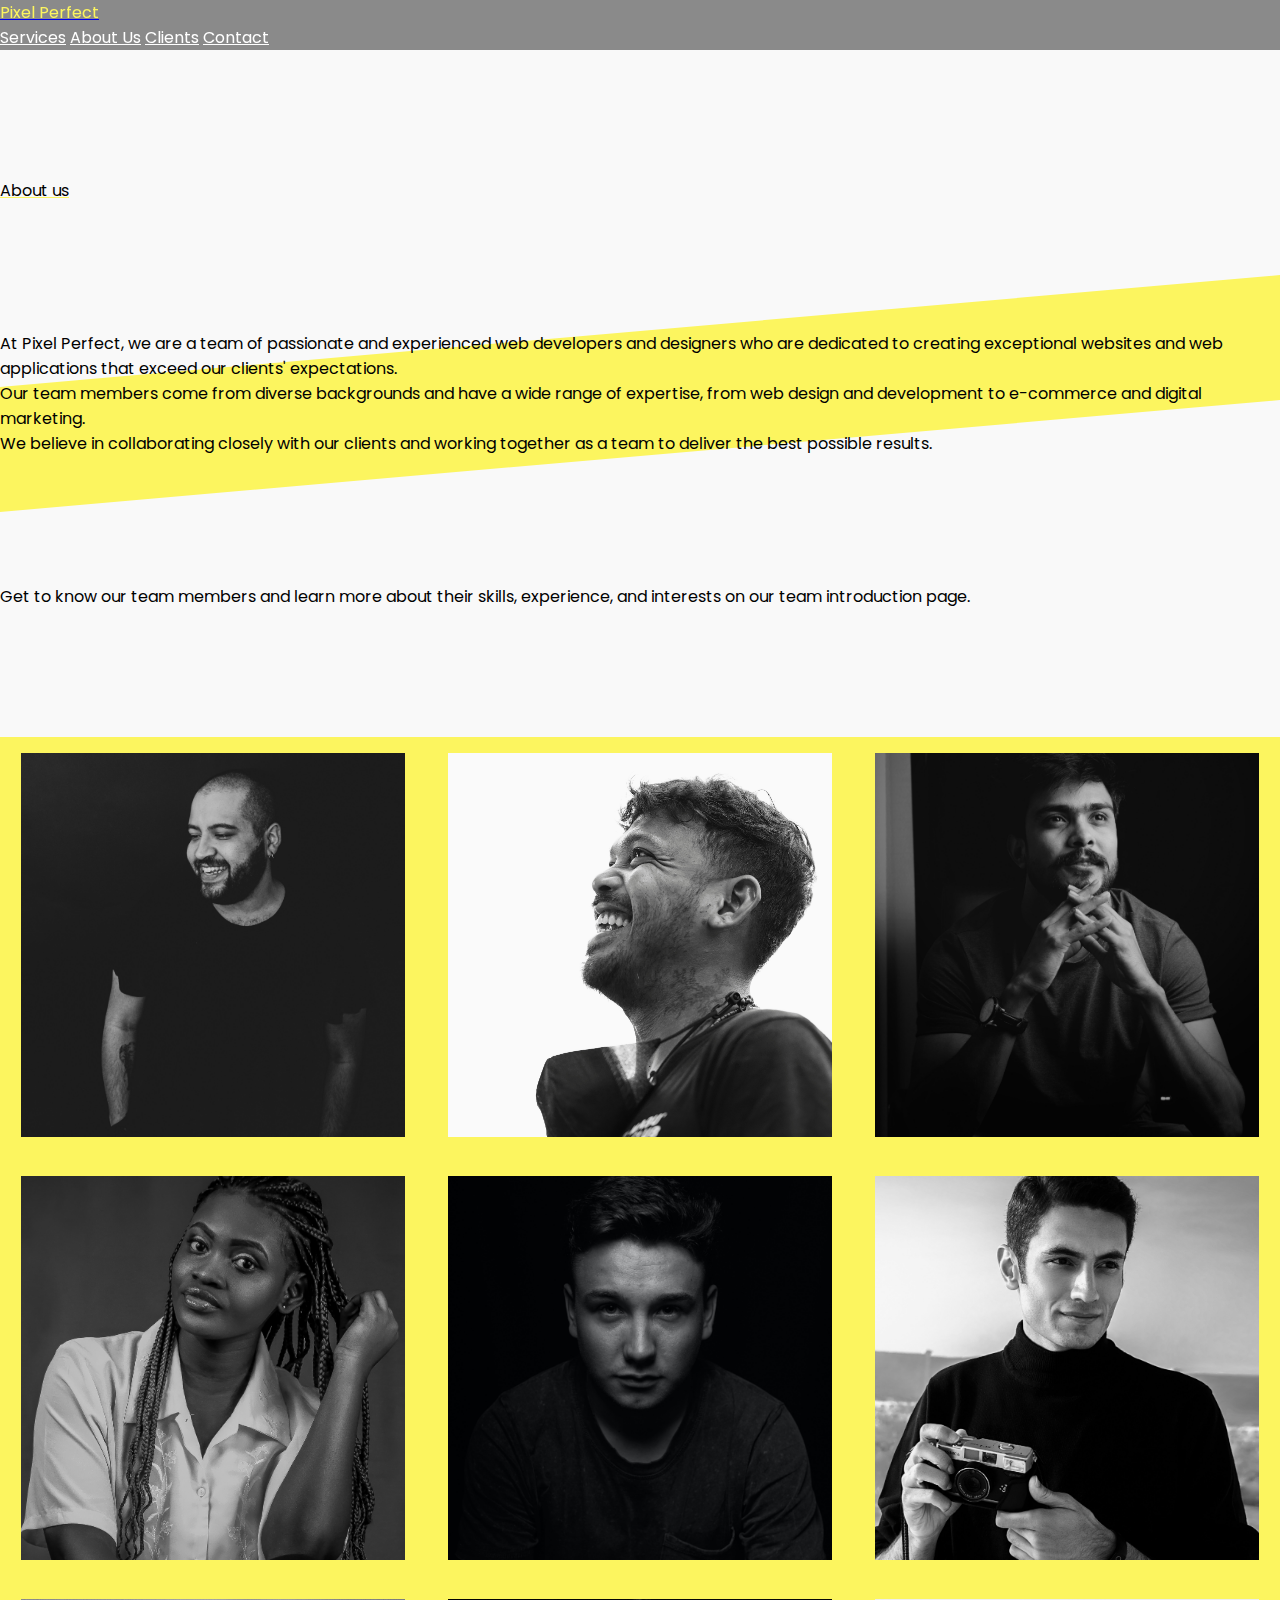
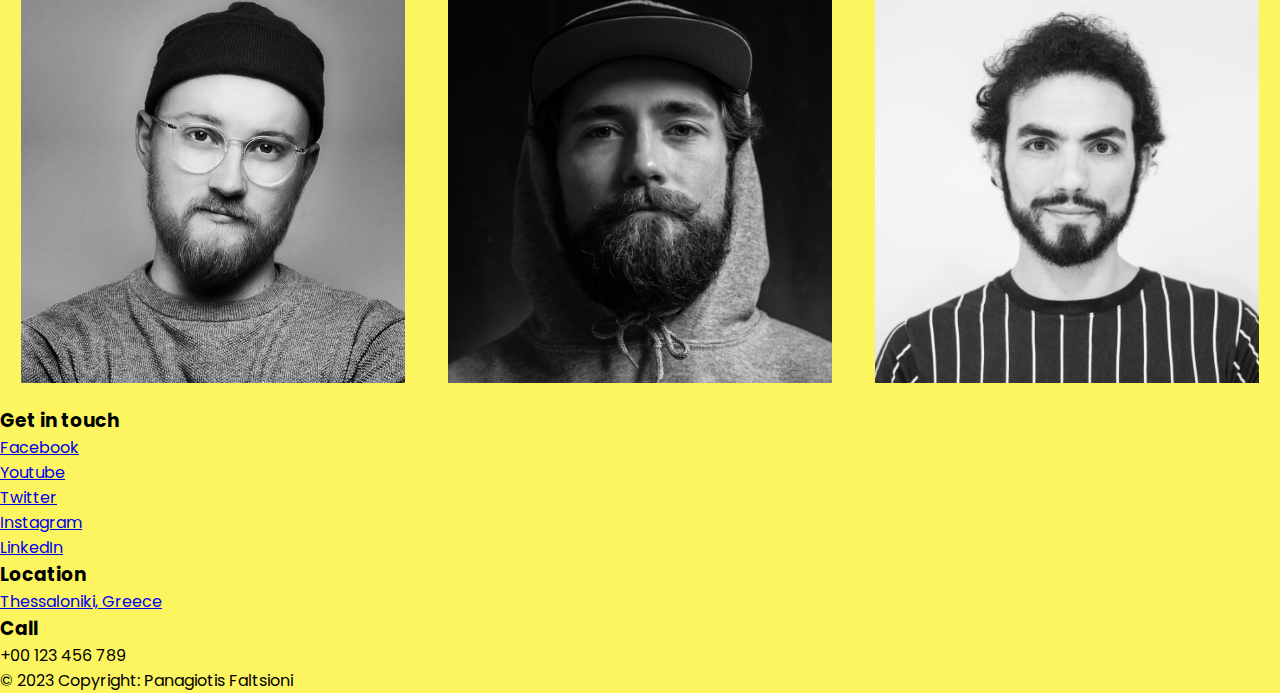
==== Pixel_Perfect/aboutus.html @ 3d2e8295 "Add files via upload" ====
<!DOCTYPE html>
<html lang="en">
<head>
    <meta charset="UTF-8">
    <meta http-equiv="X-UA-Compatible" content="IE=edge">
    <meta name="viewport" content="width=device-width, initial-scale=1.0">
    <link href="https://cdn.jsdelivr.net/npm/bootstrap@5.3.0-alpha3/dist/css/bootstrap.min.css" rel="stylesheet" integrity="sha384-KK94CHFLLe+nY2dmCWGMq91rCGa5gtU4mk92HdvYe+M/SXH301p5ILy+dN9+nJOZ" crossorigin="anonymous">
    <link rel="stylesheet" href="styles.css">
    <link rel="preconnect" href="https://fonts.googleapis.com">
    <link rel="preconnect" href="https://fonts.gstatic.com" crossorigin>
    <link href="https://fonts.googleapis.com/css2?family=Poppins:ital,wght@0,100;0,200;0,300;0,400;0,500;0,600;0,700;0,800;0,900;1,100;1,200;1,300;1,400;1,500;1,600;1,700;1,800;1,900&display=swap" rel="stylesheet">
    <link rel="icon" href="logo.svg">
    <title>About Us | Pixel Perfect</title>
</head>
<body class="">
    <header>
<!--NAVIGATION BAR SECTION-->
        <nav class="navbar navbar-expand-sm navbar-light fixed-top text-light" style="background-color: rgba(28, 27, 27, 0.5); backdrop-filter: blur(5px);">
            <div class="container-fluid">
                <a href="home.html" class="navbar-brand text-light "><span style="color:#FCF55F">Pixel Perfect</span></a>
                <div class="nav-item w-80 ">
                    <a href="services.html" target="_blank" class=" nav_hover nav-item px-2 text-decoration-none">Services</a>
                    <a href="aboutus.html" target="_blank" class=" nav_hover nav-item px-2 text-decoration-none">About Us</a>
                    <a href="clients.html" target="_blank" class=" nav_hover nav-item px-2 text-decoration-none">Clients</a>
                    <a href="contact.html" target="_blank" class=" nav_hover nav-item px-2 text-decoration-none ">Contact</a>
                </div>
            </div>
        </nav>
    </header>
<!--ABOUT US SECTION-->
    <div class="wrapper container-fluid m-auto">
        <div class="mt-5 text-center row">
            <div class="col-sm-12 display-1 yellow-underline">
                About us
            </div>
        </div>
        <div class="row container-fluid diagonal p-5">
            <div class="col-sm-1"></div>
            <div class="col-sm-10">
                <p class="fs-3 mt-3">At Pixel Perfect, we are a team of passionate and experienced web developers and designers who are dedicated to creating exceptional websites and web applications that exceed our clients' expectations.</p>
                <p class="fs-3 mt-3">Our team members come from diverse backgrounds and have a wide range of expertise, from web design and development to e-commerce and digital marketing.</p>
                <p class="fs-3 mt-3">We believe in collaborating closely with our clients and working together as a team to deliver the best possible results.</p>
            </div>
            <div class="col-sm-1"></div>
        </div>
        <div class="mt-5 text-center row">
            <div class="col-sm-12 mt-5 display-5">
                Get to know our team members and learn more about their skills, experience, and interests on our team introduction page.
            </div>
        </div>
        <div class="row container-fluid mt-5 m-auto">
            
            <div class="container col-sm-4">
        
                <div class="content shadow-lg">
                  
                    <div class="content-overlay"></div>
                    <img class="content-image h-100" src="headshots/m-6-cofounder.jpeg" alt="Co-founder">
                    <div class="content-details fadeIn-bottom">
                      <h3 class="content-title yellow-underline">Edward Ripple</h3>
                      <p class="content-text">Co-founder</p>
                    </div>
                  
                </div>
            </div>
            <div class="container col-sm-4 mx-n5">
                
                <div class="content shadow-lg">
                  
                    <div class="content-overlay"></div>
                    <img class="content-image img-fluid" src="headshots/m-9-founder.jpeg" alt="Founder">
                    <div class="content-details fadeIn-bottom">
                      <h3 class="content-title yellow-underline">Nico Kazantzis</h3>
                      <p class="content-text">Founder - CEO</p>
                    </div>
                  
                </div>
            </div>
            <div class="container col-sm-4">
                
                <div class="content shadow-lg">
                  
                    <div class="content-overlay"></div>
                    <img class="content-image" src="headshots/m-7-cofounder.jpeg" alt="Co-founder">
                    <div class="content-details fadeIn-bottom">
                      <h3 class="content-title yellow-underline">George Gunteberg</h3>
                      <p class="content-text">Co-Founder</p>
                    </div>
                  
                </div>
            </div>

            <div class="container col-sm-4">
        
                <div class="content shadow-lg">
                  
                    <div class="content-overlay"></div>
                    <img class="content-image" src="headshots/w-3-senior-frontend-dev.jpeg" alt="senior-dev">
                    <div class="content-details fadeIn-bottom">
                      <h3 class="content-title yellow-underline">Anna Tonev</h3>
                      <p class="content-text">Senior Full-Stack Developer</p>
                    </div>
                  
                </div>
            </div>
            <div class="container col-sm-4 mx-n5">
                
                <div class="content shadow-lg">
                  
                    <div class="content-overlay"></div>
                    <img class="content-image" src="headshots/m-8-marketing-specialist.jpeg" alt="marketing">
                    <div class="content-details fadeIn-bottom">
                      <h3 class="content-title yellow-underline">Nikolaj Petrou</h3>
                      <p class="content-text">Marketing Specialist</p>
                    </div>
                  
                </div>
            </div>
            <div class="container col-sm-4">
                
                <div class="content shadow-lg">
                  
                    <div class="content-overlay"></div>
                    <img class="content-image" src="headshots/m-4-photographer.jpeg" alt="photographer">
                    <div class="content-details fadeIn-bottom">
                      <h3 class="content-title yellow-underline">Garry Simpson</h3>
                      <p class="content-text">Editor / Photographer</p>
                    </div>
                  
                </div>
            </div>

            <div class="container col-sm-4">
        
                <div class="content shadow-lg">
                  
                    <div class="content-overlay"></div>
                    <img class="content-image" src="headshots/m-2-graphic-designer.jpeg" alt="graphic-designer">
                    <div class="content-details fadeIn-bottom">
                      <h3 class="content-title yellow-underline">Jerome Paul</h3>
                      <p class="content-text">Graphic Designer</p>
                    </div>
                  
                </div>
            </div>
            <div class="container col-sm-4 mx-n5">
                
                <div class="content shadow-lg">
                  
                    <div class="content-overlay"></div>
                    <img class="content-image" src="headshots/m-1-backend-dev.jpeg" alt="backend">
                    <div class="content-details fadeIn-bottom">
                      <h3 class="content-title yellow-underline">Julio Almenez</h3>
                      <p class="content-text">Back-End Developer</p>
                    </div>
                  
                </div>
            </div>
            <div class="container col-sm-4">
                
                <div class="content shadow-lg">
                  
                    <div class="content-overlay"></div>
                    <img class="content-image" src="headshots/m-3-frontend-dev.jpeg" alt="front">
                    <div class="content-details fadeIn-bottom">
                      <h3 class="content-title yellow-underline">Harry Longbottom</h3>
                      <p class="content-text">Front-End Developer</p>
                    </div>
                  
                </div>
            </div>

        </div>
    </div>
<!--FOOTER SECTION-->
    <footer>
        <div class="container-fluid row yellow position-static z-0 pt-5 pb-5">
            <div class="col-sm-2"></div>
            <div class="col-sm-4">
                <div>
                    <h3>Get in touch</h3>
                    <ul class="fw-bolder">
                        <li class="list-unstyled"><a href="https://www.facebook.com/" target="_blank" id="Facebook" class="list-unstyled list-group-item">Facebook</a></li>
                        <li class="list-unstyled"><a href="https://www.youtube.com/" target="_blank" id="Youtube" class="list-unstyled list-group-item">Youtube</a></li>
                        <li class="list-unstyled"><a href="https://twitter.com/" target="_blank" id="Twitter" class="list-unstyled list-group-item">Twitter</a></li>
                        <li class="list-unstyled"><a href="https://www.instagram.com/" target="_blank" id="Instagram" class="list-unstyled list-group-item">Instagram</a></li>
                        <li class="list-unstyled"><a href="https://www.linkedin.com/" target="_blank" id="LinkedIn" class="list-unstyled list-group-item">LinkedIn</a></li>
                    </ul>
                </div>
            </div>
            <div class="col-sm-6">
                <div class="text-center">
                    <h3>Location</h3>
                    <a href="https://www.google.gr/maps/@40.6212503,22.9048276,13z?entry=ttu" class="text-decoration-none link-dark"><p>Thessaloniki, Greece</p></a>
                </div>
                <div class="text-center">
                    <h3>Call</h3>
                    <p>+00 123 456 789</p>
                </div>
            </div>
        </div>
        <div class="container-fluid h-auto yellow position-static m-n5">
            <div>
                <p class="text-center">
                    © 2023 Copyright: Panagiotis Faltsioni
                </p>
            </div>
        </div>
    </footer>
</body>
---- Pixel_Perfect/styles.css ----
::selection {
    color: #000000;
    background: #d7d054a6;
}

a.nav_hover:hover {
    color: #FCF55F;
}
.nav-item {
    color: white;
}
body {
    font-family: 'Poppins', sans-serif;
}
.divider, .row {
    margin-top: 10%;
}
circle_image {
    width: 40%;
}
.diagonal {
    --skew-angle: -5deg;
    --background: linear-gradient(
        45deg,
        #FCF55F,
        #FCF55F,
        #FCF55F);
    position: relative;
    isolation: isolate;
   z-index: -9999;
}
.diagonal::after {
    content: '';
    background-image: var(--background
    );
    position: absolute;
    z-index: -1;
    inset: 0;
    transform: skewY(var(--skew-angle));
}
.yellow {
    background-color: #FCF55F;
}
a#Facebook:hover {
    color: #4267B2;
}
a#Twitter:hover {
    color: #0072b1;
}
a#LinkedIn:hover {
    color:#1DA1F2;
}
a#Youtube:hover {
    color: #FF0000;
}
a#Instagram:hover {
    background: -webkit-linear-gradient(45deg, #405DE6, #C13584, #E1306C, #FD1D1D);
    -webkit-background-clip: text;
    -webkit-text-fill-color: transparent;
}

.yellow-underline{
    text-decoration: underline;
    text-decoration-color: #FCF55F;
}
.card {
    margin-top: 20px;
    padding: 20px;
}

*, *:before, *:after{
    margin: 0;
    padding: 0;
    -webkit-box-sizing: border-box;
    -moz-box-sizing:border-box;
    box-sizing: border-box;
  }
  
  body{
    background: #f9f9f9;
    
    
  }
  
  .main-title{
    color: #2d2d2d;
    text-align: center;
    text-transform: capitalize;
    padding: 0.7em 0;
  }
  
  .container{
    padding: 1em 0;
    float: left;
    width: 50%;
  }
  @media screen and (max-width: 640px){
    .container{
      display: block;
      width: 100%;
    }
  }
  
  @media screen and (min-width: 900px){
    .container{
      width: 33.33333%;
    }
  }
  
  .container .title{
    color: #1a1a1a;
    text-align: center;
    margin-bottom: 10px;
  }
  
  .content {
    position: relative;
    width: 90%;
    max-width: 400px;
    margin: auto;
    overflow: hidden;
  }
  
  .content .content-overlay {
    background: rgba(0,0,0,0.7);
    position: absolute;
    height: 99%;
    width: 100%;
    left: 0;
    top: 0;
    bottom: 0;
    right: 0;
    opacity: 0;
    -webkit-transition: all 0.4s ease-in-out 0s;
    -moz-transition: all 0.4s ease-in-out 0s;
    transition: all 0.4s ease-in-out 0s;
  }
  
  .content:hover .content-overlay{
    opacity: 1;
  }
  
  .content-image{
    width: 100%;
  }
  
  .content-details {
    position: absolute;
    text-align: center;
    padding-left: 1em;
    padding-right: 1em;
    width: 100%;
    top: 50%;
    left: 50%;
    opacity: 0;
    -webkit-transform: translate(-50%, -50%);
    -moz-transform: translate(-50%, -50%);
    transform: translate(-50%, -50%);
    -webkit-transition: all 0.3s ease-in-out 0s;
    -moz-transition: all 0.3s ease-in-out 0s;
    transition: all 0.3s ease-in-out 0s;
  }
  
  .content:hover .content-details{
    top: 50%;
    left: 50%;
    opacity: 1;
  }
  
  .content-details h3{
    color: #fff;
    font-weight: 500;
    letter-spacing: 0.15em;
    margin-bottom: 0.5em;
    text-transform: uppercase;
  }
  
  .content-details p{
    color: #fff;
    font-size: 0.8em;
  }
  
  .fadeIn-bottom{
    top: 80%;
  }
  
  .fadeIn-top{
    top: 20%;
  }
  
  .fadeIn-left{
    left: 20%;
  }
  
  .fadeIn-right{
    left: 80%;
  }
.row.clients {
    margin: 0px;
}

/* Style inputs with type="text", select elements and textareas */
input[type=text], select, textarea {
    width: 100%; /* Full width */
    padding: 12px; /* Some padding */ 
    border: 1px solid #ccc; /* Gray border */
    border-radius: 4px; /* Rounded borders */
    box-sizing: border-box; /* Make sure that padding and width stays in place */
    margin-top: 6px; /* Add a top margin */
    margin-bottom: 16px; /* Bottom margin */
    resize: vertical /* Allow the user to vertically resize the textarea (not horizontally) */
  }
  
  /* Style the submit button with a specific background color etc */
  input[type=submit] {
    background-color: #fefefe;
    color: black;
    padding: 12px 20px;
    border: none;
    border-radius: 4px;
    cursor: pointer;
  }
  
  /* When moving the mouse over the submit button, add a darker green color */
  input[type=submit]:hover {
    background-color: #000000;
    color: white;
  }
  
  /* Add a background color and some padding around the form */
  .wrap {
    border-radius: 5px;
    background-color: #FCF55F;
    padding: 20px;
  }
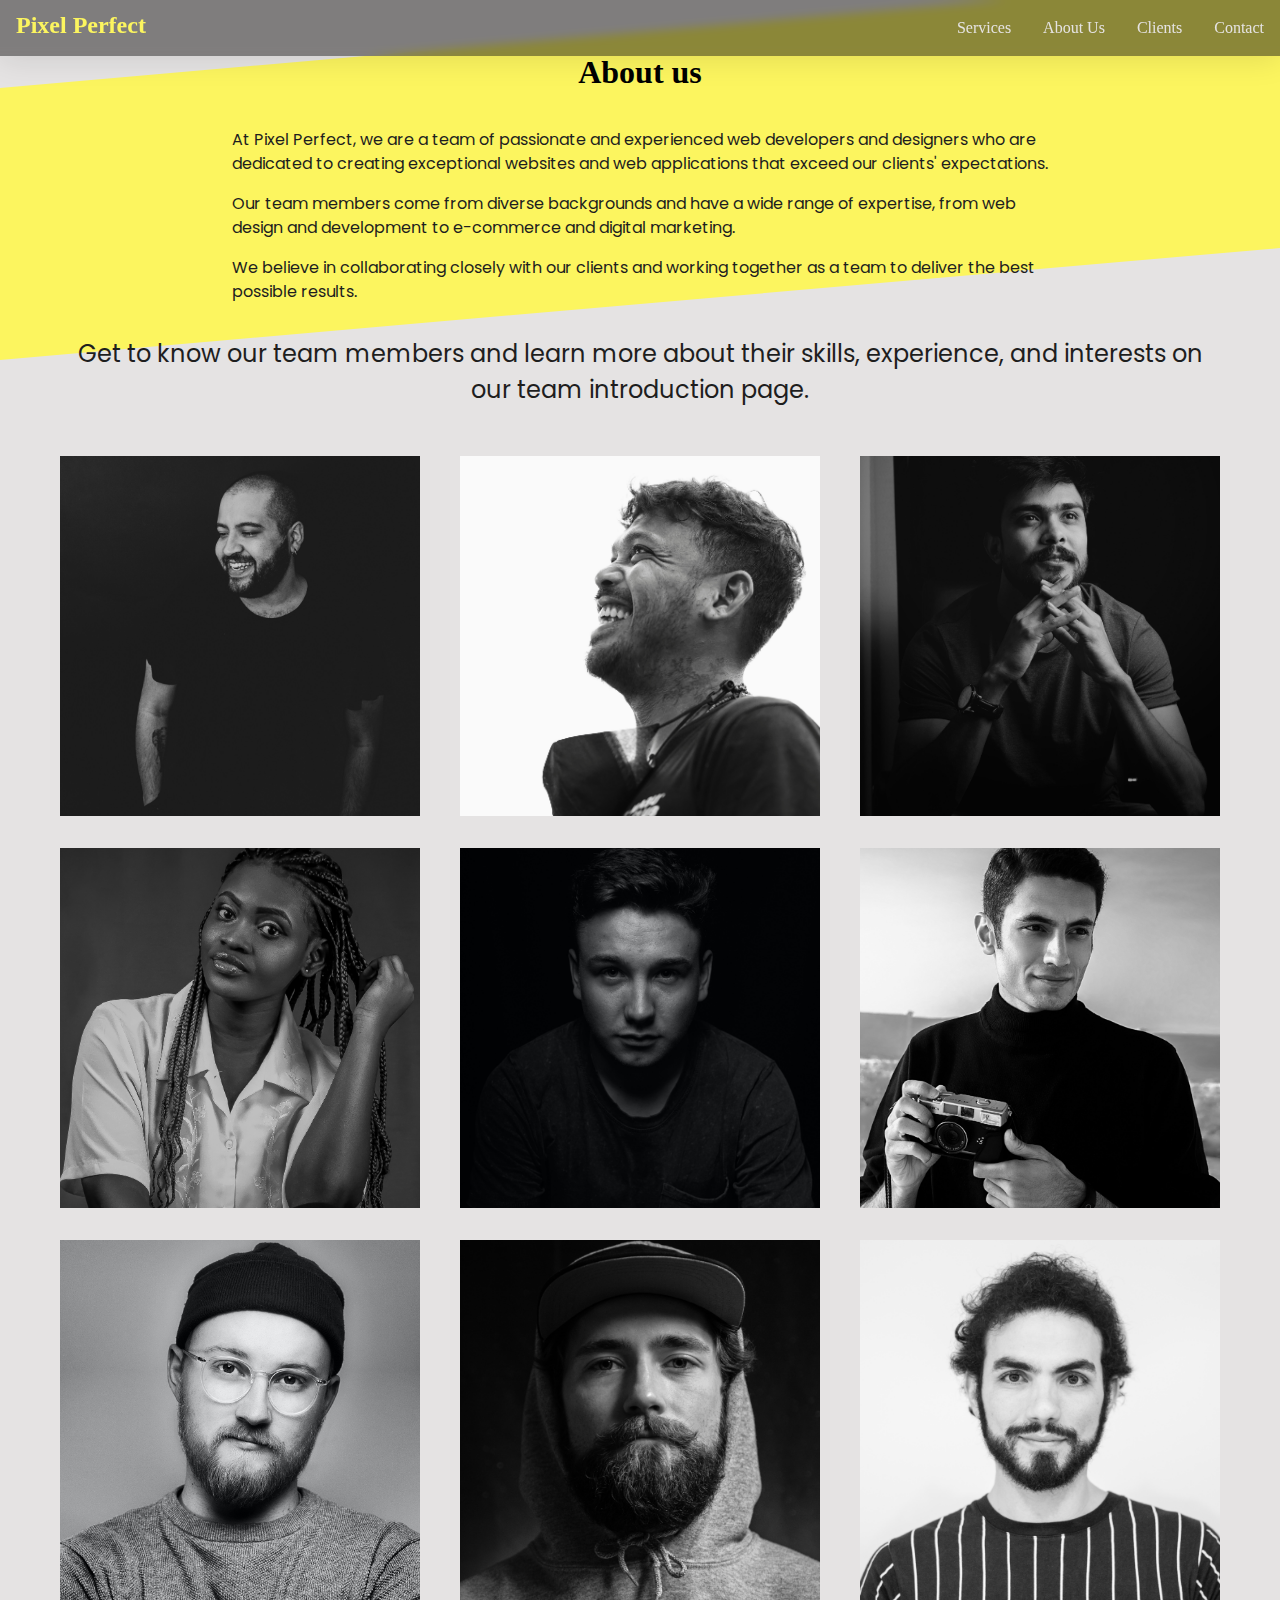
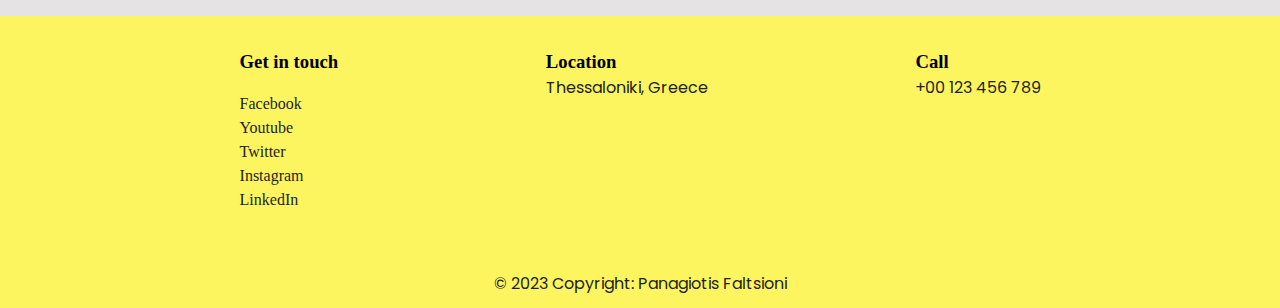
==== commit 809b5cb1: "Add files via upload" ====
--- a/Pixel_Perfect/aboutus.html
+++ b/Pixel_Perfect/aboutus.html
@@ -5,57 +5,56 @@
     <meta http-equiv="X-UA-Compatible" content="IE=edge">
     <meta name="viewport" content="width=device-width, initial-scale=1.0">
     <link href="https://cdn.jsdelivr.net/npm/bootstrap@5.3.0-alpha3/dist/css/bootstrap.min.css" rel="stylesheet" integrity="sha384-KK94CHFLLe+nY2dmCWGMq91rCGa5gtU4mk92HdvYe+M/SXH301p5ILy+dN9+nJOZ" crossorigin="anonymous">
-    <link rel="stylesheet" href="styles.css">
+    <link rel="stylesheet" href="style.css">
     <link rel="preconnect" href="https://fonts.googleapis.com">
     <link rel="preconnect" href="https://fonts.gstatic.com" crossorigin>
     <link href="https://fonts.googleapis.com/css2?family=Poppins:ital,wght@0,100;0,200;0,300;0,400;0,500;0,600;0,700;0,800;0,900;1,100;1,200;1,300;1,400;1,500;1,600;1,700;1,800;1,900&display=swap" rel="stylesheet">
-    <link rel="icon" href="logo.svg">
+    <link rel="icon" href="assets/logo.svg">
     <title>About Us | Pixel Perfect</title>
 </head>
 <body class="">
     <header>
-<!--NAVIGATION BAR SECTION-->
-        <nav class="navbar navbar-expand-sm navbar-light fixed-top text-light" style="background-color: rgba(28, 27, 27, 0.5); backdrop-filter: blur(5px);">
-            <div class="container-fluid">
-                <a href="home.html" class="navbar-brand text-light "><span style="color:#FCF55F">Pixel Perfect</span></a>
-                <div class="nav-item w-80 ">
-                    <a href="services.html" target="_blank" class=" nav_hover nav-item px-2 text-decoration-none">Services</a>
-                    <a href="aboutus.html" target="_blank" class=" nav_hover nav-item px-2 text-decoration-none">About Us</a>
-                    <a href="clients.html" target="_blank" class=" nav_hover nav-item px-2 text-decoration-none">Clients</a>
-                    <a href="contact.html" target="_blank" class=" nav_hover nav-item px-2 text-decoration-none ">Contact</a>
-                </div>
-            </div>
+    <!--NAVIGATION BAR SECTION-->
+        <nav class="nav-body">
+            <a href="index.html" class="nav-brand"><span style="color:#FCF55F">Pixel Perfect</span></a>
+            <button class="mobile-nav-toggle" onclick="disableScroll();" aria-expanded="false"></button>
+            <ul id="primary-navigation" class="primary-navigation nav-contents" data-visible="false">
+                <li>
+                    <a href="services.html" onclick="closeNavigation(); enableScroll();" class="nav-items">Services</a>
+                </li>
+                <li>
+                    <a href="aboutus.html" onclick="closeNavigation(); enableScroll();" class="nav-items">About Us</a>
+                </li>
+                <li>
+                    <a href="clients.html" onclick="closeNavigation(); enableScroll();" class="nav-items">Clients</a>
+                </li>
+                <li>
+                    <a href="contact.html" onclick="closeNavigation(); enableScroll();" class="nav-items">Contact</a>
+                </li>
+            </ul>
         </nav>
     </header>
-<!--ABOUT US SECTION-->
-    <div class="wrapper container-fluid m-auto">
-        <div class="mt-5 text-center row">
-            <div class="col-sm-12 display-1 yellow-underline">
-                About us
-            </div>
+    <main>
+        <div class="diagonal mt-0">
+            <section>
+            <!--ABOUT US SECTION-->
+                <h1 class="section-header">About us</h1>
+                <div class="page-intro">
+                    <p>At Pixel Perfect, we are a team of passionate and experienced web developers and designers who are dedicated to creating exceptional websites and web applications that exceed our clients' expectations.</p>
+                    <p>Our team members come from diverse backgrounds and have a wide range of expertise, from web design and development to e-commerce and digital marketing.</p>
+                    <p>We believe in collaborating closely with our clients and working together as a team to deliver the best possible results.</p>
+                </div>
+                
+            </section>
         </div>
-        <div class="row container-fluid diagonal p-5">
-            <div class="col-sm-1"></div>
-            <div class="col-sm-10">
-                <p class="fs-3 mt-3">At Pixel Perfect, we are a team of passionate and experienced web developers and designers who are dedicated to creating exceptional websites and web applications that exceed our clients' expectations.</p>
-                <p class="fs-3 mt-3">Our team members come from diverse backgrounds and have a wide range of expertise, from web design and development to e-commerce and digital marketing.</p>
-                <p class="fs-3 mt-3">We believe in collaborating closely with our clients and working together as a team to deliver the best possible results.</p>
-            </div>
-            <div class="col-sm-1"></div>
-        </div>
-        <div class="mt-5 text-center row">
-            <div class="col-sm-12 mt-5 display-5">
-                Get to know our team members and learn more about their skills, experience, and interests on our team introduction page.
-            </div>
-        </div>
-        <div class="row container-fluid mt-5 m-auto">
-            
-            <div class="container col-sm-4">
+        <section>
+            <p class="call-to-action-p">Get to know our team members and learn more about their skills, experience, and interests on our team introduction page.</p>
+            <div class="container col-sm-4 mx-n5">
         
                 <div class="content shadow-lg">
                   
                     <div class="content-overlay"></div>
-                    <img class="content-image h-100" src="headshots/m-6-cofounder.jpeg" alt="Co-founder">
+                    <img class="content-image h-100" src="assets/headshots/m-6-cofounder.jpeg" alt="Co-founder">
                     <div class="content-details fadeIn-bottom">
                       <h3 class="content-title yellow-underline">Edward Ripple</h3>
                       <p class="content-text">Co-founder</p>
@@ -68,7 +67,7 @@
                 <div class="content shadow-lg">
                   
                     <div class="content-overlay"></div>
-                    <img class="content-image img-fluid" src="headshots/m-9-founder.jpeg" alt="Founder">
+                    <img class="content-image img-fluid" src="assets/headshots/m-9-founder.jpeg" alt="Founder">
                     <div class="content-details fadeIn-bottom">
                       <h3 class="content-title yellow-underline">Nico Kazantzis</h3>
                       <p class="content-text">Founder - CEO</p>
@@ -81,7 +80,7 @@
                 <div class="content shadow-lg">
                   
                     <div class="content-overlay"></div>
-                    <img class="content-image" src="headshots/m-7-cofounder.jpeg" alt="Co-founder">
+                    <img class="content-image" src="assets/headshots/m-7-cofounder.jpeg" alt="Co-founder">
                     <div class="content-details fadeIn-bottom">
                       <h3 class="content-title yellow-underline">George Gunteberg</h3>
                       <p class="content-text">Co-Founder</p>
@@ -89,13 +88,13 @@
                   
                 </div>
             </div>
-
+    
             <div class="container col-sm-4">
         
                 <div class="content shadow-lg">
                   
                     <div class="content-overlay"></div>
-                    <img class="content-image" src="headshots/w-3-senior-frontend-dev.jpeg" alt="senior-dev">
+                    <img class="content-image" src="assets/headshots/w-3-senior-frontend-dev.jpeg" alt="senior-dev">
                     <div class="content-details fadeIn-bottom">
                       <h3 class="content-title yellow-underline">Anna Tonev</h3>
                       <p class="content-text">Senior Full-Stack Developer</p>
@@ -108,7 +107,7 @@
                 <div class="content shadow-lg">
                   
                     <div class="content-overlay"></div>
-                    <img class="content-image" src="headshots/m-8-marketing-specialist.jpeg" alt="marketing">
+                    <img class="content-image" src="assets/headshots/m-8-marketing-specialist.jpeg" alt="marketing">
                     <div class="content-details fadeIn-bottom">
                       <h3 class="content-title yellow-underline">Nikolaj Petrou</h3>
                       <p class="content-text">Marketing Specialist</p>
@@ -121,7 +120,7 @@
                 <div class="content shadow-lg">
                   
                     <div class="content-overlay"></div>
-                    <img class="content-image" src="headshots/m-4-photographer.jpeg" alt="photographer">
+                    <img class="content-image" src="assets/headshots/m-4-photographer.jpeg" alt="photographer">
                     <div class="content-details fadeIn-bottom">
                       <h3 class="content-title yellow-underline">Garry Simpson</h3>
                       <p class="content-text">Editor / Photographer</p>
@@ -129,13 +128,13 @@
                   
                 </div>
             </div>
-
+    
             <div class="container col-sm-4">
         
                 <div class="content shadow-lg">
                   
                     <div class="content-overlay"></div>
-                    <img class="content-image" src="headshots/m-2-graphic-designer.jpeg" alt="graphic-designer">
+                    <img class="content-image" src="assets/headshots/m-2-graphic-designer.jpeg" alt="graphic-designer">
                     <div class="content-details fadeIn-bottom">
                       <h3 class="content-title yellow-underline">Jerome Paul</h3>
                       <p class="content-text">Graphic Designer</p>
@@ -148,7 +147,7 @@
                 <div class="content shadow-lg">
                   
                     <div class="content-overlay"></div>
-                    <img class="content-image" src="headshots/m-1-backend-dev.jpeg" alt="backend">
+                    <img class="content-image" src="assets/headshots/m-1-backend-dev.jpeg" alt="backend">
                     <div class="content-details fadeIn-bottom">
                       <h3 class="content-title yellow-underline">Julio Almenez</h3>
                       <p class="content-text">Back-End Developer</p>
@@ -161,7 +160,7 @@
                 <div class="content shadow-lg">
                   
                     <div class="content-overlay"></div>
-                    <img class="content-image" src="headshots/m-3-frontend-dev.jpeg" alt="front">
+                    <img class="content-image" src="assets/headshots/m-3-frontend-dev.jpeg" alt="front">
                     <div class="content-details fadeIn-bottom">
                       <h3 class="content-title yellow-underline">Harry Longbottom</h3>
                       <p class="content-text">Front-End Developer</p>
@@ -169,42 +168,38 @@
                   
                 </div>
             </div>
-
+        </section>
+    </main>
+    <footer>
+        <!-- FOOTER SECTION-->
+        <div class="footer-details">
+            <div>
+                <h3>Get in touch</h3>
+                <ul>
+                    <li ><a href="https://www.facebook.com/" target="_blank" id="Facebook" class="social-item">Facebook</a></li>
+                    <li ><a href="https://www.youtube.com/" target="_blank" id="Youtube" class="social-item">Youtube</a></li>
+                    <li ><a href="https://twitter.com/" target="_blank" id="Twitter" class="social-item">Twitter</a></li>
+                    <li ><a href="https://www.instagram.com/" target="_blank" id="Instagram" class="social-item">Instagram</a></li>
+                    <li ><a href="https://www.linkedin.com/" target="_blank" id="LinkedIn" class="social-item">LinkedIn</a></li>
+                </ul>
+            </div>
+            <div>
+                <h3>Location</h3>
+                <a href="https://www.google.gr/maps/@40.6212503,22.9048276,13z?entry=ttu" ><p>Thessaloniki, Greece</p></a>
+            </div>
+            <div >
+                <h3>Call</h3>
+                <p>+00 123 456 789</p>
+            </div>
         </div>
-    </div>
-<!--FOOTER SECTION-->
-    <footer>
-        <div class="container-fluid row yellow position-static z-0 pt-5 pb-5">
-            <div class="col-sm-2"></div>
-            <div class="col-sm-4">
-                <div>
-                    <h3>Get in touch</h3>
-                    <ul class="fw-bolder">
-                        <li class="list-unstyled"><a href="https://www.facebook.com/" target="_blank" id="Facebook" class="list-unstyled list-group-item">Facebook</a></li>
-                        <li class="list-unstyled"><a href="https://www.youtube.com/" target="_blank" id="Youtube" class="list-unstyled list-group-item">Youtube</a></li>
-                        <li class="list-unstyled"><a href="https://twitter.com/" target="_blank" id="Twitter" class="list-unstyled list-group-item">Twitter</a></li>
-                        <li class="list-unstyled"><a href="https://www.instagram.com/" target="_blank" id="Instagram" class="list-unstyled list-group-item">Instagram</a></li>
-                        <li class="list-unstyled"><a href="https://www.linkedin.com/" target="_blank" id="LinkedIn" class="list-unstyled list-group-item">LinkedIn</a></li>
-                    </ul>
-                </div>
-            </div>
-            <div class="col-sm-6">
-                <div class="text-center">
-                    <h3>Location</h3>
-                    <a href="https://www.google.gr/maps/@40.6212503,22.9048276,13z?entry=ttu" class="text-decoration-none link-dark"><p>Thessaloniki, Greece</p></a>
-                </div>
-                <div class="text-center">
-                    <h3>Call</h3>
-                    <p>+00 123 456 789</p>
-                </div>
-            </div>
-        </div>
-        <div class="container-fluid h-auto yellow position-static m-n5">
+        <div class="copyright-text">
             <div>
-                <p class="text-center">
+                <p>
                     © 2023 Copyright: Panagiotis Faltsioni
                 </p>
             </div>
         </div>
     </footer>
-</body>+    <script src="script.js"></script>                   
+</body>
+</html>--- a/Pixel_Perfect/style.css
+++ b/Pixel_Perfect/style.css
@@ -0,0 +1,1329 @@
+/*
+
+a:hover {
+  text-decoration: none; }
+
+:focus {
+  outline: none; }
+
+.wrapper {
+  min-height: 100vh;
+  display: flex;
+  align-items: center;
+  background: url("../images/bg-registration-form-7.jpg") no-repeat;
+  background-size: cover; }
+
+.inner {
+  max-width: 758px;
+  margin: auto;
+  background: #39459b;
+  border: 10px solid #0d99d7;
+  padding: 77px 99px 87px;
+  box-shadow: 0px 0px 10px 0px rgba(0, 0, 0, 0.2);
+  -webkit-box-shadow: 0px 0px 10px 0px rgba(0, 0, 0, 0.2);
+  -moz-box-shadow: 0px 0px 10px 0px rgba(0, 0, 0, 0.2);
+  -ms-box-shadow: 0px 0px 10px 0px rgba(0, 0, 0, 0.2);
+  -o-box-shadow: 0px 0px 10px 0px rgba(0, 0, 0, 0.2); }
+
+textarea {
+  resize: none; }
+
+h3 {
+  text-transform: uppercase;
+  font-size: 45px;
+  font-family: "Montserrat-Bold";
+  text-align: center;
+  margin-bottom: 12px; }
+
+p {
+  text-align: center;
+  padding: 0 10px;
+  margin-bottom: 55px;
+  line-height: 1.8; }
+
+.form-group {
+  position: relative;
+  display: block;
+  margin-bottom: 48px; }
+  .form-group span {
+    font-size: 15px;
+    color: #00ade6;
+    position: absolute;
+    top: 11px;
+    transition: all .2s ease;
+    transform-origin: 0 0;
+    cursor: text; }
+  .form-group span.border {
+    height: 2px;
+    display: block;
+    position: absolute;
+    width: 100%;
+    left: 0;
+    top: 41px;
+    transform: scaleX(0);
+    transition: all .15s ease;
+    background: #fff; }
+
+.form-control {
+  border: none;
+  border-bottom: 2px solid #00ade6;
+  display: block;
+  width: 100%;
+  height: 43px;
+  font-size: 15px;
+  background: none;
+  font-family: "Montserrat-SemiBold"; }
+  .form-control:focus, .form-control:valid {
+    border-bottom: 2px solid #fff; }
+    .form-control:focus + span, .form-control:valid + span {
+      transform: translateY(-22px) scale(0.8); }
+      .form-control:focus + span + .border, .form-control:valid + span + .border {
+        transform: scaleX(1); }
+
+textarea.form-control {
+  padding-top: 10px;
+  padding-bottom: 10px; }
+
+button {
+  border: none;
+  width: 162px;
+  height: 51px;
+  border: 2px solid #fff;
+  margin: auto;
+  margin-top: 60px;
+  cursor: pointer;
+  display: flex;
+  align-items: center;
+  justify-content: center;
+  padding: 0;
+  background: none;
+  color: #fff;
+  text-transform: uppercase;
+  font-family: "Montserrat-SemiBold";
+  -webkit-transform: perspective(1px) translateZ(0);
+  transform: perspective(1px) translateZ(0);
+  position: relative;
+  -webkit-transition-property: color;
+  transition-property: color;
+  -webkit-transition-duration: 0.3s;
+  transition-duration: 0.3s; }
+  button i {
+    margin-left: 10px;
+    -webkit-transform: translateZ(0);
+    transform: translateZ(0);
+    -webkit-transition-duration: 0.1s;
+    transition-duration: 0.1s;
+    -webkit-transition-property: transform;
+    transition-property: transform;
+    -webkit-transition-timing-function: ease-out;
+    transition-timing-function: ease-out; }
+  button:before {
+    content: "";
+    position: absolute;
+    z-index: -1;
+    top: 0;
+    left: 0;
+    right: 0;
+    bottom: 0;
+    background: #2098D1;
+    -webkit-transform: scaleX(0);
+    transform: scaleX(0);
+    -webkit-transform-origin: 0 50%;
+    transform-origin: 0 50%;
+    -webkit-transition-property: transform;
+    transition-property: transform;
+    -webkit-transition-duration: 0.3s;
+    transition-duration: 0.3s;
+    -webkit-transition-timing-function: ease-out;
+    transition-timing-function: ease-out; }
+  button:hover {
+    border-color: transparent; }
+    button:hover:before {
+      -webkit-transform: scaleX(1);
+      transform: scaleX(1); }
+    button:hover i {
+      -webkit-transform: translateX(4px);
+      transform: translateX(4px); }
+
+@media (max-width: 767px) {
+  h3 {
+    font-size: 38px; }
+
+  p {
+    font-size: 14px;
+    padding: 0; }
+
+  .inner {
+    padding: 27px 20px 37px;
+    border: none;
+    box-shadow: none;
+    -webkit-box-shadow: none;
+    -moz-box-shadow: none;
+    -ms-box-shadow: none;
+    -o-box-shadow: none; }
+
+  .wrapper {
+    background: #39459b;
+    border: 10px solid #0d99d7; } }
+*/
+
+
+
+/************************************************************/
+/* Box sizing rules */
+*,
+*::before,
+*::after {
+  box-sizing: border-box;
+}
+::selection {
+  color: #000000;
+  background: #d7d054a6;
+}
+
+/* Remove default margin */
+body,
+h1,
+h2,
+h3,
+h4,
+p,
+figure,
+blockquote,
+dl,
+dd {
+  margin: 0;
+  
+}
+
+/* Remove list styles on ul, ol elements with a list role, which suggests default styling will be removed */
+ul[role='list'],
+ol[role='list'] {
+  list-style: none;
+}
+
+/* Set core root defaults */
+html:focus-within {
+  scroll-behavior: smooth;
+}
+
+/* Set core body defaults */
+body {
+  min-height: 100vh;
+  text-rendering: optimizeSpeed;
+  line-height: 1.5;
+  background-color: var(--clr-light);
+}
+
+/* A elements that don't have a class get default styles */
+a:not([class]) {
+  text-decoration-skip-ink: auto;
+}
+
+/* Make images easier to work with */
+img,
+picture {
+  max-width: 100%;
+  display: block;
+}
+
+/* Inherit fonts for inputs and buttons */
+input,
+button,
+textarea,
+select {
+  font: inherit;
+}
+
+/* Remove all animations, transitions and smooth scroll for people that prefer not to see them */
+@media (prefers-reduced-motion: reduce) {
+  html:focus-within {
+   scroll-behavior: auto;
+  }
+  
+  *,
+  *::before,
+  *::after {
+    animation-duration: 0.01ms !important;
+    animation-iteration-count: 1 !important;
+    transition-duration: 0.01ms !important;
+    scroll-behavior: auto !important;
+  }
+}
+/************************************************************/
+/************************************************************/
+:root {
+
+  --ff-primary: 'Poppins', sans-serif;
+
+  --fs-title: 4rem;
+  --fs-text: 1rem;
+
+  --clr-accent: #FCF55F;
+  --clr-light: #e5e3e3;
+  --clr-dark: #1e1e1e;
+  overflow-x: hidden;
+  
+  
+  
+}
+/************************************************************/
+/************************************************************/
+/* MEDIA QUERIES */
+
+@media (300px <= width <= 767px) {
+
+  body {
+    overflow-x: hidden;
+  }
+  
+  #intro {
+    display: flex;
+    flex-direction: column;
+  }
+  .intro-split-screen {
+    display: flex;
+    margin-inline: 1rem;
+    flex-direction: column;
+    justify-content: center;
+    align-items: center;
+    gap: 1rem;
+  }
+  .intro-split-screen:nth-child(2),
+  .intro-split-screen:nth-child(4){
+    flex-direction: column-reverse;
+
+  }
+  .intro-split-screen img {
+  
+    border-radius: 50%;
+  }
+  .intro-image {
+    margin-top: 1rem;
+    width: 50%;
+  }
+  input {
+    display: none;
+  }
+
+  #test1, #test5 {
+    display: none;
+  }
+  #test2 {
+    transform: translateX(-15%);
+  }
+  #test4{
+    transform: translateX(15%);
+
+  }
+  .testimonials {
+    display: flex;
+    justify-content:center;
+    align-items: center;
+    background: rgb(208, 208, 204);
+    position: relative;
+    width: 100%;
+    height: 350px;
+    perspective: 1000px;
+    transform-style: preserve-3d;
+    margin-block: 2rem;
+    
+  }
+  .testimonial-card-img {
+  
+    overflow: hidden;
+    width: fit-content;
+  }
+  
+  .testimonial-card-img img {
+    width: 80px;
+    border-radius: 50%;
+  }
+  .testimonials h3,h6{
+    margin-inline: 1rem;
+  }
+  .testimonials p {
+    font-size: 0.85rem;
+    margin-inline: 1rem;
+  }
+  .testimonials label {
+    position: absolute;
+    width: 19rem;
+    height: 27rem;
+    left:0;
+    right:0;
+    cursor: pointer;
+    margin: auto;
+    transition: transform 0.1s ease;
+  }
+  .testimonial-card {
+    background-color:white;
+    position: absolute;
+    width: 19rem;
+    height: 27rem;
+    border-radius: 2rem;
+    display: flex;
+    flex-direction: column;
+    flex-wrap: nowrap;
+    overflow-x: hidden;
+    align-items: center;
+    justify-content: center;
+    box-shadow: -4px 5px 28px 1px rgba(0,0,0,0.28);
+    -webkit-box-shadow: -4px 5px 28px 1px rgba(0,0,0,0.28);
+    -moz-box-shadow: -4px 5px 28px 1px rgba(0,0,0,0.28);
+    transform: scale(0.7);
+  }
+  .why-choose-us-item {
+    display: flex;
+    flex-direction: column;
+    align-items: center;
+    gap: 1rem;
+    margin-inline: 0.5rem;
+
+  }
+  .footer-details {
+    padding: 1rem;
+    background-color: var(--clr-accent);
+    display: flex;
+    flex-direction: column;
+    width: 100%;
+    margin: auto;
+    justify-content: center;
+    align-items:start;
+    list-style: none;
+  
+  }
+  
+  .copyright-text{
+    background-color: var(--clr-accent);
+    display: flex;
+    justify-content: center;
+    align-items: center;
+    height: 3rem;
+  }
+  .nav-body{
+    background-color: var(--clr-dark);
+    padding: 0.5rem;
+  }
+  .nav-brand{
+    font-size: calc(var(--fs-text)*1.5);
+    font-weight: 600;
+    text-decoration: none;
+    margin-inline: 1rem;
+    box-shadow: 0 4px 30px rgba(0, 0, 0, 0.1);
+    backdrop-filter: blur(4.9px);
+    -webkit-backdrop-filter: blur(4.9px);
+  }
+  .primary-navigation {
+    margin-bottom: 0;
+    background-color: rgba(16, 15, 15, 0.48);
+    box-shadow: 0 4px 30px rgba(0, 0, 0, 0.1);
+    backdrop-filter: blur(4.9px);
+    -webkit-backdrop-filter: blur(4.9px);
+    gap: 2em;
+    position: fixed;
+    inset: 0 0 0 30%;
+    justify-content:start;
+    flex-direction: column;
+    padding: min(30vh, 10rem) 2em;
+    z-index: 9998;
+    transform: translateX(100%);
+    transition: transform 450ms ease-out;
+  }
+  .primary-navigation[data-visible="true"]{
+    transform: translateX(0%);
+
+  }
+  .primary-navigation a {
+    flex-direction: column;
+    text-decoration: none;
+    color: var(--clr-light);
+    background-color: var(--clr-dark);
+    font-weight: 700;
+    border: 1px var(--clr-light) solid;
+    padding: 0.5rem;
+    box-shadow: -0.25em 0.25em 0px 0px rgba(252,245,95,1);
+    -webkit-box-shadow: -0.25em 0.25em 0px 0px rgba(252,245,95,1);
+    -moz-box-shadow: -0.25em 0.25em 0px 0px rgba(252,245,95,1);
+  }
+  .primary-navigation li{
+    margin-block: 2rem;
+    list-style: none;
+  }
+  .mobile-nav-toggle {
+    display:block;
+    position: absolute;
+    background: url(assets/hamburger-white.png);
+    background-repeat: no-repeat;
+    background-size: cover;
+    border: 0;
+    width: 2rem;
+    aspect-ratio: 1;
+    top: 0.5rem;
+    right: 0.5rem;
+    z-index: 9999;
+  }
+  .mobile-nav-toggle[aria-expanded = "true"]{
+    background: url(assets/close-white.png);
+    background-size: cover;
+
+  }
+
+  .stop-scrolling{
+    height: 100%;
+    overflow: hidden;
+  }
+  .section-columns{
+    display: flex;
+    flex-direction: column;
+    flex-wrap: wrap;
+    gap: 2rem;
+    padding-block: 2rem;
+    margin-inline: 1rem;
+    justify-content: space-around;
+    align-items: start;
+  }
+  .section-columns p{
+    max-width: 280px;
+    min-width: 280px;
+  
+  }
+  .page-intro{
+    margin-inline: 1rem;
+    display: flex;
+    flex-direction: column;
+    gap: 2rem;
+  }
+
+  .services-bg{
+    
+    display: grid;
+    grid-template-columns: repeat(1, 1fr);
+    grid-template-rows: repeat(9, 1fr);
+    gap: 2em;
+    justify-items: center;
+    align-items: center;
+    padding-block: 2em;
+  }
+  .services-card{
+    position: relative;
+    border: 35px solid var(--clr-light);
+    background: var(--clr-dark);
+    border-style:double;
+
+    border-radius: 18%;
+    padding-block:2em ;
+    width: 19em;
+    height:19em;
+    transition: 300ms ease-in-out;
+  }
+  
+  .services-card p{
+    display: none;
+    font-size: 0.9em;
+    padding-inline: 0.5em;
+  }
+  .services-card:hover{
+    background: var(--clr-accent);
+    border-color: var(--clr-dark);
+    
+
+  }
+  .services-card:hover h4{
+    display: none;
+  }
+  .services-card:hover p{
+    color: var(--clr-dark);
+    display: block;
+    margin-inline:1em;
+    
+  }
+  .services-title{
+    position: absolute;
+    font-size: 1.7em;
+    margin-inline:1em;
+    color: var(--clr-light);
+  }
+  .cards-browser{
+    width: 100%;
+    justify-content: center;
+    align-items: center;
+  }
+  .card-contents{
+    
+    margin: auto;
+    display: flex;
+    flex-direction: column;
+    justify-content: center;
+    align-items: center;
+    background: var(--clr-dark);
+    border-radius: 5% 5%;
+    width: 19em;
+    height: 31em;
+    overflow: hidden;
+    transform: scale(95%);
+    transition: 200ms ease-in-out;
+    
+    
+  }
+  .card-contents:hover, .card-contents:focus, .card-contents:focus-within{
+    transform: translateY(2%);
+  }
+
+  .card-contents img{
+    border-radius: 25%;
+    width: 100px;
+    height: 100px;
+  }
+  .card-contents h6{
+    font-size: 1em;
+    font-weight: 700;
+    color: var(--clr-light);
+  }
+  .card-contents p{
+    color: var(--clr-light);
+    font-size: 0.8em;
+  }
+  .company-image{
+    margin: auto;
+    
+  }
+  
+  .company-info{
+    display: flex;
+    flex-direction: column;
+    gap: 1em;
+    padding: 1em;
+    
+  }
+  .company-details{
+    display: flex;
+    flex-direction: column;
+    padding-inline: 0.8em;
+  }
+  .company-details h6:nth-of-type(2), .company-services h6:nth-of-type(2){
+    padding-top: 0.5em;
+  }
+
+  .company-services{
+    display: flex;
+    flex-direction: column;
+    width: 100%;
+    padding-block:1em;
+    padding-inline: calc(1em + 12.8px);
+    background: #2b2b2b;
+
+  }
+  label {
+    display: block;
+    margin-left: 1rem;
+    padding: 0.5em;
+    color: var(--clr-light);
+    font-size: 1.2em;
+  }
+  input[type=text], input[type=email]{
+    background: var(--clr-light);
+    padding: 1rem;
+    line-height: 1em;
+    display: block;
+    border: 6px solid white;
+    border-radius: 40px;
+    width: 100%;
+    margin-inline: auto;
+  }
+  textarea {
+    background: var(--clr-light);
+    padding: 1rem;
+    line-height: 1em;
+    display: block;
+    border: 6px solid white;
+    border-radius: 20px;
+    width: 100%;
+    margin-inline: auto;
+  }
+  input[type=text]:focus, input[type=text]:focus-within, 
+  input[type=email]:focus, input[type=email]:focus-within,
+  textarea:focus, textarea:focus-within {
+    background: white;
+    border-color: var(--clr-accent);
+  }
+
+  .contact-form .call-to-action-p{
+    color: var(--clr-light);
+  }
+  .contact-form input[type=submit] {
+    display: block;
+    background: var(--clr-light);
+    border: 6px solid white;
+    border-radius: 20px;
+    width: 100%;
+    padding-inline: 2em;
+    padding-block: 1em;
+    margin-block: 2em;
+    margin-inline:auto;
+  }
+
+  input[type=submit]:hover {
+    background: white;
+    color: var(--clr-dark);
+    border: 6px solid var(--clr-light);
+
+
+  }
+
+  .contact-form {
+    border-radius: 15px;
+    background-color: var(--clr-dark);
+    padding: 2em;
+    margin-inline: auto;
+    margin-top: 4em;
+    margin-bottom: 2em;
+  }
+
+
+
+}
+
+@media (width >= 768px){
+
+  .intro-split-screen {
+
+    display: grid;
+    grid-template-columns: 1fr 1fr;
+    padding: 2rem; 
+  }
+  .intro-split-screen .intro-image {
+
+    display: flex;
+    margin: auto;
+    position: relative;
+    max-width: 400px;
+    max-height: 400px;
+    overflow: hidden;
+  }
+  
+  .intro-split-screen img {
+  
+    border-radius: 50%;
+  }
+  
+  .p-container {
+  
+    position: relative;
+  }
+  
+  .intro-split-screen p {
+    
+    position: absolute;
+    top: 50%;
+  }
+
+  .testimonial-container {
+    transform-style: preserve-3d;
+  }
+  
+  input{
+    display: none;
+  }
+  
+  .testimonials {
+    display: flex;
+    justify-content:center;
+    align-items: center;
+    background: rgb(146, 146, 146);
+    position: relative;
+    width: 100%;
+    height: 500px;
+    perspective: 1000px;
+    transform-style: preserve-3d;
+    margin-block: 2rem;
+    
+  }
+  .testimonials p {
+    font-size: 0.85rem;
+  }
+  
+  .testimonials label {
+    position: absolute;
+    width: 19rem;
+    height: 27rem;
+    left:0;
+    right:0;
+    cursor: pointer;
+    margin: auto;
+    transition: transform 0.1s ease;
+  }
+  
+  .testimonial-card {
+    background-color:white;
+    position: absolute;
+    width: 19rem;
+    height: 27rem;
+    border-radius: 2rem;
+    display: flex;
+    flex-direction: column;
+    flex-wrap: nowrap;
+    overflow-x: hidden;
+    align-items: center;
+    justify-content: center;
+    box-shadow: -4px 5px 28px 1px rgba(0,0,0,0.28);
+    -webkit-box-shadow: -4px 5px 28px 1px rgba(0,0,0,0.28);
+    -moz-box-shadow: -4px 5px 28px 1px rgba(0,0,0,0.28);
+  }
+  
+  .testimonial-card-img {
+  
+    overflow: hidden;
+    width: fit-content;
+  }
+  
+  .testimonial-card-img img {
+    width: 100px;
+    border-radius: 50%;
+  }
+  .testimonial-card-content {
+    padding: 1rem;
+  }
+  #test1{
+    transform: translateX(-70%);
+  }
+  #test2{
+    transform: translateX(-35%);
+  }
+  #test3{
+    transform: translateX(0%);
+  }
+  #test4{
+    transform: translateX(35%);
+  }
+  #test5{
+    transform: translateX(70%);
+  }
+  .why-choose-us-list {
+
+  
+    display: flex;
+    flex-wrap: wrap;
+    flex-basis: 1;
+    gap: 2rem;
+    align-items: center;
+    justify-content: center;
+    padding-block: 2rem;
+  }
+  
+  .why-choose-us-item {
+  
+    width: 350px;
+    display: flex;
+    flex-direction: column;
+    justify-content: center;
+    align-items: center;
+  }
+  
+  .footer-details {
+    padding: 2rem;
+    background-color: var(--clr-accent);
+    display: flex;
+    flex-direction: row;
+    width: 100%;
+    margin: auto;
+    justify-content: space-evenly;
+    align-items:baseline;
+  
+  }
+  
+  .copyright-text{
+    background-color: var(--clr-accent);
+    display: flex;
+    justify-content: center;
+    align-items: center;
+    height: 3rem;
+  }
+  .mobile-nav-toggle{
+    display: none;
+  }
+  
+  .nav-body{
+    display: flex;
+    flex-direction: row;
+    justify-content: space-between;
+    align-items: baseline;
+    position: fixed;
+    top: 0;
+    width: 100%;
+    background: rgba(16, 15, 15, 0.48);
+    box-shadow: 0 4px 30px rgba(0, 0, 0, 0.1);
+    backdrop-filter: blur(4.9px);
+    -webkit-backdrop-filter: blur(4.9px);
+    z-index: 100;
+  }
+  .nav-contents{
+    display: flex;
+    flex-direction: row;
+    justify-content: space-between;
+    align-items: center;
+    margin-inline: 1rem;
+    gap: 2rem;
+  }
+  .nav-brand{
+    font-size: calc(var(--fs-text)*1.5);
+    font-weight: 600;
+    text-decoration: none;
+    margin-inline-start: 1rem;
+  }
+  .nav-items{
+    display: flex;
+    flex-direction: row;
+    text-decoration: none;
+    color: var(--clr-light);
+  }
+  .nav-items:hover, .nav-items:focus{
+    color: var(--clr-accent);
+  }
+  .nav-button{
+    display: none;
+  }
+  .nav-items ul, li{
+    list-style: none;
+    
+  }
+  .page-intro{
+    margin-inline: 12em;
+    display: flex;
+    flex-direction: column;
+    gap: 1rem;
+    
+  }
+  .services-bg{
+    
+    display: grid;
+    grid-template-columns: repeat(3, 1fr);
+    grid-template-rows: 1fr, 1fr, 1fr;
+    gap: 2em;
+    justify-items: center;
+    align-items: center;
+    padding-block: 2em;
+  }
+  .services-card{
+    position: relative;
+    border: 35px solid var(--clr-light);
+    background: var(--clr-dark);
+    border-style:double;
+
+    border-radius: 18%;
+    padding: 2em;
+
+    width: 21em;
+    height:19em;
+    transition: 300ms ease-in-out;
+  }
+  
+  .services-card p{
+    display: none;
+    font-size: 0.9em;
+    padding-inline: 0.5em;
+  }
+  .services-card:hover{
+    background: var(--clr-accent);
+    border-color: var(--clr-dark);
+    
+
+  }
+  .services-card:hover h4{
+    display: none;
+  }
+  .services-card:hover p{
+    color: var(--clr-dark);
+    display: block;
+  }
+  .services-title{
+    position: absolute;
+    font-size: 2.2em;
+    margin: auto;
+    color: var(--clr-light);
+  }
+
+  .cards-browser{
+    width: 100%;
+    justify-content: center;
+    align-items: center;
+  }
+  .card-contents{
+    
+    margin: auto;
+    display: flex;
+    flex-direction: column;
+    background: var(--clr-dark);
+    border-radius: 5% 5%;
+    width: 49em;
+    height: 30em;
+    overflow: hidden;
+    transform: scale(95%);
+    transition: 200ms ease-in-out;
+    
+    
+  }
+  .card-contents:hover, .card-contents:focus, .card-contents:focus-within{
+    transform: translateY(2%);
+  }
+
+  .card-contents img{
+    border-radius: 25%;
+  }
+
+  .company-image{
+    min-width: 120px;
+    max-height: 120px;
+    overflow: hidden;
+  }
+  .card-contents h6{
+    font-size: 1.15em;
+    font-weight: 700;
+    color: var(--clr-light);
+  }
+  .card-contents p{
+    color: var(--clr-light);
+  }
+  
+  .company-info{
+    display: flex;
+    flex-direction: row;
+    gap: 2em;
+    padding: 2em;
+    width:900;
+  }
+  
+  .company-details{
+    display: flex;
+    flex-direction: column;
+    padding: 1em;
+  }
+  .company-details h6:nth-of-type(2), .company-services h6:nth-of-type(2){
+    padding-top: 1em;
+  }
+
+  .company-services{
+    display: flex;
+    flex-direction: column;
+    
+    padding: 2em;
+    background: #2b2b2b;
+
+  }
+  .contact-form .call-to-action-p{
+    color: var(--clr-light);
+  }
+  .contact-form label {
+    display: block;
+    margin-left: 120px;
+    padding: 0.5em;
+    color: var(--clr-light);
+    font-size: 1.2em;
+  }
+  input[type=text], input[type=email]{
+    background: var(--clr-light);
+    padding: 0.5em;
+    line-height: 1em;
+    display: block;
+    border: 6px solid white;
+    border-radius: 40px;
+    width: 80%;
+    margin-inline: auto;
+  }
+  textarea {
+    background: var(--clr-light);
+    padding: 0.5em;
+    line-height: 1em;
+    display: block;
+    border: 6px solid white;
+    border-radius: 20px;
+    width: 80%;
+    margin-inline: auto;
+  }
+  input[type=text]:focus, input[type=text]:focus-within, 
+  input[type=email]:focus, input[type=email]:focus-within,
+  textarea:focus, textarea:focus-within {
+    background: white;
+    border-color: var(--clr-accent);
+  }
+
+
+  .contact-form input[type=submit] {
+    display: block;
+    background: var(--clr-light);
+    border: 6px solid white;
+    border-radius: 20px;
+    width: 32em;
+    padding-inline: 2em;
+    padding-block: 1em;
+    margin-block: 2em;
+    margin-inline:auto;
+  }
+
+  input[type=submit]:hover {
+    background: white;
+    color: var(--clr-dark);
+    border: 6px solid var(--clr-light);
+
+
+  }
+
+  .contact-form {
+    border-radius: 15px;
+    background-color: var(--clr-dark);
+    padding: 2em;
+    margin-inline: auto;
+    margin-top: 8em;
+    margin-bottom: 4em;
+  }
+
+}
+
+section{
+  max-width: 1200px;
+  margin: auto;
+}
+
+p {
+
+  font-size: var(--fs-text);
+  font-family: var(--ff-primary);
+  color: var(--clr-dark);
+}
+
+.diagonal {
+  --skew-angle: -5deg;
+  --background: linear-gradient(
+      45deg,
+      #FCF55F,
+      #FCF55F,
+      #FCF55F);
+  position: relative;
+  isolation: isolate;
+ z-index: -9999;
+}
+.diagonal::after {
+  content: '';
+  background-image: var(--background
+  );
+  position: absolute;
+  z-index: -1;
+  inset: 0;
+  transform: skewY(var(--skew-angle));
+}
+.footer-details ul{
+  text-decoration: none;
+  list-style: none;
+  padding-left: 0;
+}
+.footer-details a {
+  text-decoration: none;
+}
+.footer-details a, .footer-details a:hover, .footer-details a:focus {
+  color: var(--clr-dark);
+  cursor: pointer;
+}
+/***********************************************************************************************************************/
+/***********************************************************************************************************************/
+/* HERO SECTION */
+
+.bg-hero {
+
+  background-image: linear-gradient(rgba(0, 0, 0, 0.5),rgba(0, 0, 0, 0.7)), url(assets/man-working-on-macbook.webp);
+  
+  background-position: center;
+  background-size: cover;
+}
+
+.container-hero {
+
+  height: calc(min(700px, 100vh));
+}
+
+.title-hero {
+  
+  height: 100%;
+  display: flex;
+  flex-direction: column;
+  gap: 1rem;
+  text-align: center;
+  align-items: center;
+  justify-content: center;
+  color: var(--clr-light);
+}
+.title-hero p{
+
+  color: var(--clr-light);
+}
+
+.title-hero span {
+
+  color: var(--clr-accent);
+}
+
+.title-hero h1 {
+
+  font-size: var(--fs-title);
+}
+
+.section-header {
+  padding-top: 1rem;
+  text-align: center;
+  margin-block: 2rem;
+  font-weight: 800;
+  
+}
+.section-columns{
+  display: flex;
+  flex-direction: row;
+  gap: 2rem;
+  padding-block: 2rem;
+  margin-inline: 1rem;
+  justify-content: space-around;
+  align-items: start;
+}
+.section-columns p{
+  max-width: 280px;
+  min-width: 280px;
+
+}
+.call-to-action-p{
+  font-size: 1.5rem;
+  margin: auto;
+  text-align: center;
+  padding-block: 2rem;
+  margin-inline: 1rem;
+}
+
+
+.container{
+  padding: 1em 0;
+  float: left;
+  width: 50%;
+}
+@media screen and (max-width: 640px){
+  .container{
+    display: block;
+    width: 100%;
+  }
+}
+
+@media screen and (min-width: 900px){
+  .container{
+    width: 33.33333%;
+  }
+}
+
+.container .title{
+  color: #1a1a1a;
+  text-align: center;
+  margin-bottom: 10px;
+}
+
+.content {
+  position: relative;
+  width: 90%;
+  max-width: 400px;
+  margin: auto;
+  overflow: hidden;
+}
+
+.content .content-overlay {
+  background: rgba(0,0,0,0.7);
+  position: absolute;
+  height: 100%;
+  width: 100%;
+  left: 0;
+  top: 0;
+  bottom: 0;
+  right: 0;
+  opacity: 0;
+  -webkit-transition: all 0.4s ease-in-out 0s;
+  -moz-transition: all 0.4s ease-in-out 0s;
+  transition: all 0.4s ease-in-out 0s;
+}
+
+.content:hover .content-overlay{
+  opacity: 1;
+}
+
+.content-image{
+  width: 100%;
+}
+
+.content-details {
+  position: absolute;
+  text-align: center;
+  padding-left: 1em;
+  padding-right: 1em;
+  width: 100%;
+  top: 50%;
+  left: 50%;
+  opacity: 0;
+  -webkit-transform: translate(-50%, -50%);
+  -moz-transform: translate(-50%, -50%);
+  transform: translate(-50%, -50%);
+  -webkit-transition: all 0.3s ease-in-out 0s;
+  -moz-transition: all 0.3s ease-in-out 0s;
+  transition: all 0.3s ease-in-out 0s;
+}
+
+.content:hover .content-details{
+  top: 50%;
+  left: 50%;
+  opacity: 1;
+}
+
+.content-details h3{
+  color: #fff;
+  font-weight: 500;
+  letter-spacing: 0.15em;
+  margin-bottom: 0.5em;
+  text-transform: uppercase;
+}
+
+.content-details p{
+  color: #fff;
+  font-size: 0.8em;
+}
+
+.fadeIn-bottom{
+  top: 80%;
+}
+
+.fadeIn-top{
+  top: 20%;
+}
+
+.fadeIn-left{
+  left: 20%;
+}
+
+.fadeIn-right{
+  left: 80%;
+}
+
+
+/************************************************************/
+/************************************************************/
+/* INTRO SECTION */
+
+
+/************************************************************/
+/************************************************************/
+/* WHY CHOOSE US SECTION */
+
+
+/************************************************************/
+/************************************************************/
+/* TESTIMONIALS SECTION */
+
+
+
+/************************************************************/
+/************************************************************/
+/* FOOTER SECTION */
+
+/************************************************************/
+/************************************************************/
+
